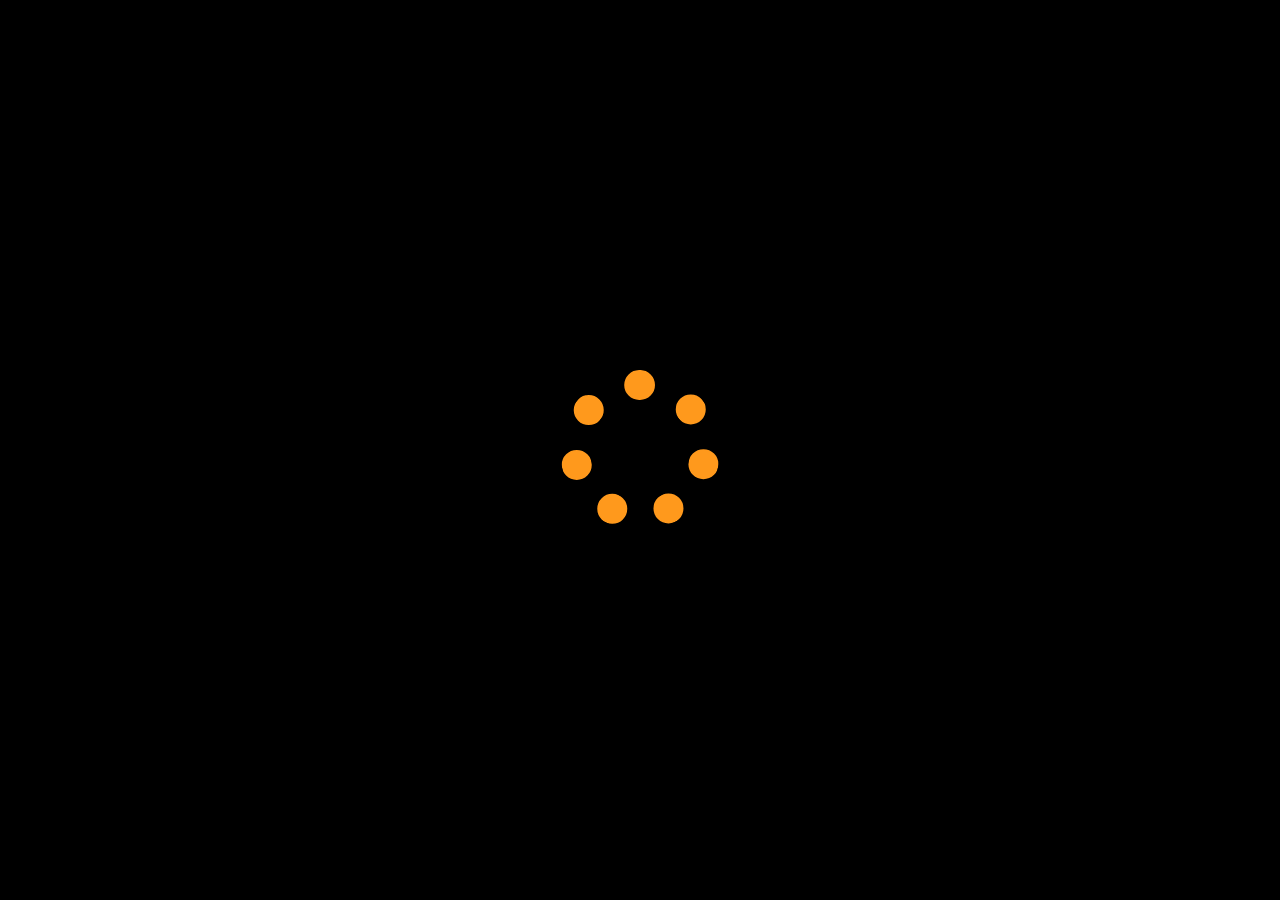
==== index.html @ 97c533f3 "Updates" ====
<!doctype html><html lang="en"><head><meta charset="utf-8"/><link rel="icon" href="/favicon.ico"/><meta name="viewport" content="width=device-width,initial-scale=1"/><meta name="theme-color" content="#000000"/><meta name="description" content="Web site created using create-react-app"/><link rel="apple-touch-icon" href="/logo192.png"/><link rel="manifest" href="/manifest.json"/><title>resuME</title><script defer="defer" src="/static/js/main.19941b5a.js"></script><link href="/static/css/main.ca8838a8.css" rel="stylesheet"></head><body><noscript>You need to enable JavaScript to run this app.</noscript><div id="root"></div></body></html>
---- static/css/main.ca8838a8.css ----
:root{--clrs:#fff;--clrl:hsla(0,0%,100%,.808);--clro:#ff991c;--clrol:rgba(255,153,28,.468);--bgs:#222;--bgl:#211e1d;--bga:rgba(63,63,63,.808)}::-webkit-scrollbar{display:none}body{-webkit-font-smoothing:antialiased;-moz-osx-font-smoothing:grayscale;background-color:#222;background-color:var(--bgs);color:#fff;color:var(--clrs);font-family:Lucida Sans,Lucida Sans Regular,Lucida Grande,Lucida Sans Unicode,Geneva,Verdana,sans-serif;margin:0}code{font-family:source-code-pro,Menlo,Monaco,Consolas,Courier New,monospace}.hlt{color:#ff991c;color:var(--clro)}.lt{color:hsla(0,0%,100%,.808);color:var(--clrl)}.App{padding:5px}.home{align-items:center;background:var(--bgs);display:flex;justify-content:center;width:100%}.det-name{font-size:50px;font-weight:700;letter-spacing:1px}.det-name:after{background:var(--clro);content:" ";display:block;height:5px;margin:10px 0;width:60px}.det-social-item>a{color:var(--clrs);font-weight:700;letter-spacing:1px;text-decoration:none}.det-contact>p,.det-social-item>a:hover{color:var(--clro)}.det-contact>p{border:3px solid var(--clro);border-radius:2px;cursor:pointer;font-weight:700;letter-spacing:1px;padding:15px;width:-webkit-fit-content;width:-moz-fit-content;width:fit-content}.det-contact>p>a{color:var(--clro);text-decoration:none}.det-contact>p:hover{background:var(--clro);transition:.5s}.det-contact>p:hover>a{color:var(--bgs);transition:.5s}.odot{color:var(--clro)}.mnk-img{max-width:500px;min-width:200px;width:50vw}.intro{max-width:300px}.intro-heading{color:var(--clro);font-weight:700;letter-spacing:2px;text-transform:uppercase}.intro-role{font-size:30px;font-weight:600}.learn-more>a{color:var(--clro);font-weight:700;text-decoration:none}@media screen and (max-width:768px){.home>.intro{display:none}.mnk-img{margin-left:-50px}}@media screen and (max-width:480px){.logo-box{margin-left:0}.mnk-img{margin-left:-100px}}@media screen and (max-width:320px){.det-name{font-size:20px}.det-contact>p,.det-social-item>a{font-size:15px}.mnk-img{margin-left:0}.det{margin-right:-70px}.home{align-items:flex-start}}.navbar{align-items:center;display:flex;justify-content:space-between;padding:.5rem 1rem}.logo-box{margin-left:50px}.logo{cursor:pointer;font-size:30px;font-weight:700;transition:1s}.logo-k,.logo-m,.logo-n{transition:.5s}.logo:hover .logo-m{text-shadow:0 0 25px var(--clro);translate:2px 0 0}.logo:hover .logo-m,.logo:hover .logo-n{scale:1.2;-webkit-transform:scale 1s linear,translate 1s linear;transform:scale 1s linear,translate 1s linear;transition:.5s}.logo:hover .logo-n{color:var(--clro);font-weight:900;text-shadow:0 0 25px var(--bgs);translate:0 10px 0}.logo:hover .logo-k{scale:1.2;text-shadow:0 0 25px var(--clro);-webkit-transform:scale 1s linear,translate 1s linear;transform:scale 1s linear,translate 1s linear;transition:.5s;translate:-2px 0 0}.logo>a>p{align-items:baseline;display:inline-flex;margin:0;padding:5px}.logo>a{color:var(--clrs);text-decoration:none}.logo>a>p>div.logo-p{color:var(--clro);font-size:40px;padding:3px}.b3{display:none}.bb-slider:after{background:var(--clro);content:"";display:block;height:2px;transition:width .4s;width:0}.bb-slider:hover:after{transition:width .4s;width:100%}.navlinks ul{display:flex;list-style:none}.navlinks ul a li{color:var(--clrs);font-weight:800;padding:10px}.navlinks ul a{text-decoration:none}@media screen and (max-width:480px){.logo-box{margin-left:0}.navlinks ul{flex-wrap:wrap;justify-content:center}}.resume{margin-bottom:25px}.resume,.resume>.resume__container{align-items:center;display:flex;flex-direction:column;justify-content:center}.resume>.resume__container{border:1px solid var(--bga);border-radius:5px;max-width:1024px;padding:0 20px;width:90%}.resume>.resume__container:before{color:var(--clro);content:"About Me";font-size:2em;font-weight:600;margin:10px 0;text-align:left}.resume>.resume__container>div{margin:5px 0;padding:10px;width:90%}.main_div>.main__container{align-items:center;display:flex;flex-direction:row;flex-wrap:wrap;justify-content:center;width:min(900px,90%)}.main_div>.main__container>div{min-width:300px;padding:10px;width:45%}.main_div>.main__container>.main__container__left{align-items:center;display:flex;flex-direction:column}.main_div>.main__container>.main__container__left>div{margin:5px 0}.main_div>.main__container>.main__container__left>.intro>p{font-family:Lucida Sans,Lucida Sans Regular,Lucida Grande,Lucida Sans Unicode,Geneva,Verdana,sans-serif;font-size:15px;text-align:justify}.main_div>.main__container>.main__container__left>.intro>p:first-letter{padding-left:20px}.main_div>.main__container>.main__container__left>.mail>a{color:var(--clrs);font-size:15px;padding:5px 10px;transition:.5s}.main_div>.main__container>.main__container__left>.mail>a:hover{color:var(--clro);transition:.5s}.main_div>.main__container>.main__container__right>img{border:3px solid var(--clrs);border-radius:50%;width:100%}.main_div>.main__container>.main__container__left>.resume_pdf{background-color:var(--bga);border:1px solid var(--clrl);border-radius:5px;box-shadow:2px 2px 5px #0000;cursor:pointer;margin:10px 0;padding:5px 10px;transition:.5s}.main_div>.main__container>.main__container__left>.resume_pdf:hover{box-shadow:2px 2px 5px #000;transition:.5s}.main_div>.main__container>.main__container__left>.resume_pdf>a{align-items:stretch;color:var(--clrs);display:flex;text-decoration:none}.main_div>.main__container>.main__container__left>.resume_pdf>a>svg{padding-left:5px}.resume>.resume__container>.tech_stack{align-items:center;display:flex;flex-direction:row;flex-wrap:wrap;justify-content:space-between}.resume>.resume__container>.tech_stack>img{opacity:.7;transition:.5s}.resume>.resume__container>.tech_stack>img:hover{opacity:1;transition:.5s}.coding,.contributions,.courses,.education,.experience,.resume>.resume__container>.main_div{align-items:center;color:var(--clrl);display:flex;flex-direction:column;justify-content:center;width:100%}.resume>.resume__container>.experience>span{font-size:25px;font-weight:700;letter-spacing:1px;margin:20px 0;text-align:center}.experience_card{background-color:hsla(0,0%,100%,.074);border:1px solid var(--bga);border-radius:5px;box-shadow:2px 2px 5px rgba(0,0,0,.5);margin:5px 0;width:min(800px,90%)}.experience_card>.experience_card__header{align-items:center;border-bottom:1px solid var(--bga);display:flex;flex-direction:row;justify-content:space-between;padding:10px}.experience_card>.experience_card__header>.experience_card__header__left>p{align-items:center;display:flex;font-size:15px;margin:0;padding:0 5px}.experience_card>.experience_card__header>.experience_card__header__left>p>svg{margin-right:5px}.experience_card>.experience_card__header>.experience_card__header__left>span{font-size:12px;font-style:italic;margin:0;padding:2px 25px}.experience_card>.experience_card__body{font-size:14px;padding:10px;text-align:justify}.education_card{align-items:center;background-color:hsla(0,0%,100%,.074);border:1px solid var(--bga);border-radius:5px;box-shadow:2px 2px 5px rgba(0,0,0,.5);display:flex;flex-direction:row;justify-content:space-between;margin:5px 0;padding:10px;width:min(800px,90%)}.education_card>.education_card__left>p{align-items:center;display:flex;font-size:15px;margin:0;padding:0 5px}.education_card>.education_card__left>p>svg{margin-right:5px}.education_card>.education_card__left>span{font-size:12px;font-style:italic;margin:0;padding:2px 25px}.courses>span,.resume>.resume__container>.education>span{font-size:25px;font-weight:700;letter-spacing:1px;margin:20px 0;text-align:center}.courses>.courses__list{align-items:center;border-radius:5px;display:flex;flex-direction:column;justify-content:center;width:min(800px,90%)}.course_card{background-color:hsla(0,0%,100%,.074);border-bottom:1px solid var(--bga);padding:10px;width:100%}.course_card:first-child{border-top-left-radius:5px;border-top-right-radius:5px}.course_card:last-child{border-bottom-left-radius:5px;border-bottom-right-radius:5px;box-shadow:2px 2px 5px rgba(0,0,0,.5)}.course_card>.course_name{color:var(--clro);font-size:14px;font-style:italic;margin:0}.course_card>a{color:var(--clrs);font-size:15px;-webkit-text-decoration:underline var(--clro);text-decoration:underline var(--clro)}.course_card>.course_topics{color:var(--clrl);font-size:10px}.course__stats{color:var(--clro);font-size:12px;font-style:italic;padding:2px 10px}.course__stats>p>a{align-items:center;color:var(--clro);display:inline-flex;margin-left:5px;transition:.5s;width:-webkit-fit-content;width:-moz-fit-content;width:fit-content}.course__stats>p>a:hover{color:var(--clrs);transition:.5s}.coding>.coding__profiles{align-items:center;display:flex;flex-wrap:wrap;justify-content:center;width:min(800px,90%)}.coding>span{font-size:25px;font-weight:700;letter-spacing:1px;margin:20px 0;text-align:center}.coding_card{margin:5px;padding:10px 20px;width:-webkit-fit-content;width:-moz-fit-content;width:fit-content}.coding_card>a{background-color:hsla(0,0%,100%,.074);border:1px solid var(--bga);border-radius:5px;box-shadow:2px 2px 5px rgba(0,0,0,.5);color:var(--clrs);padding:10px 20px;text-decoration:none;transition:.5s}.coding_card>a:hover{color:var(--clro);transition:.5s}.coding__stats{color:var(--clro);font-size:12px;font-style:italic;padding:2px 10px}.coding__stats>p>a{align-items:center;color:var(--clro);display:inline-flex;margin-left:5px;transition:.5s;width:-webkit-fit-content;width:-moz-fit-content;width:fit-content}.coding__stats>p>a:hover{color:var(--clrs);transition:.5s}.contributions>span{font-size:25px;font-weight:700;letter-spacing:1px;margin:20px 0;text-align:center}.contributions>p{margin:0 auto;padding:5px 10px;width:min(800px,90%)}.project__container{align-items:center;display:flex;flex-direction:column;justify-content:center}.project_div{border:1px solid var(--bga);border-radius:5px;color:var(--clrl);margin:10px;min-height:90vh;padding:10px;width:min(1024px,90%)}.project_div>div{border-radius:2px;margin:5px 0}.project_div>.project_head{position:relative}.project_div>.project_head>.project_title>h1{color:var(--clrl);margin-bottom:0!important;padding:10px;padding-bottom:2px!important;width:-webkit-fit-content;width:-moz-fit-content;width:fit-content}.project_div>.project_head>.project_tech_stack>h3{color:var(--clro);font-size:10px;font-weight:100!important;margin-top:0!important;padding:0 10px}.project_div>.project_head>.project_links{align-items:center;display:flex;height:70%;justify-content:center;max-height:80px;padding:10px;position:absolute;right:0;top:0}.project_div>.project_head>.project_links>a{color:var(--clrl);font-size:20px;margin:0 5px}.project_div>.project_head>.project_links>a:hover{color:var(--clro);transition:.5s}.css-i4bv87-MuiSvgIcon-root{font-size:20px!important}.project_div>.project_media{border:1px solid var(--bga)}.project_div>.project_media>.project_media_image{padding:10px;width:100%-10px}.project_div>.project_media>.project_media_image>img{width:100%}.project_div>.project_share{height:0!important}.project_div>.project_body img{border:1px solid var(--bga);padding:2px;width:min(600px,90%)}.project_div>.project_body pre{background-color:var(--bga);border-radius:5px;overflow-x:scroll;padding:10px}.project_div>.project_body pre>code{background-color:#0000}.project_div>.project_body code{background-color:var(--bga);border-radius:5px;color:var(--clro);padding:2px}.project_div>.project_body a{color:var(--clrs);-webkit-text-decoration:wavy underline var(--clro);text-decoration:wavy underline var(--clro)}.project_div>.project_body a:hover{color:var(--clro);transition:.5s}.project_div>.project_body blockquote{background-color:var(--bga);border-left:2px solid var(--clro);margin-left:10px!important;padding:10px;padding-left:20px!important}.share__container{padding:5px;position:fixed;right:0;top:45vh}.share__container>.share_div{text-align:center}.share__container>.share_div>.share_head{align-items:center;background-color:var(--bga);border-radius:50%;cursor:pointer;display:flex;flex-direction:column;font-size:10px;height:50px;justify-content:flex-end;opacity:.7;width:50px}.share__container>.share_div>.share_head:hover{color:var(--clro);opacity:1;transition:.5s}.share__container>.share_div>.share_head>p{margin-top:0!important}.share__container>.share_div>.share_body{margin-top:10px;-webkit-transform:scale(0) translate(100vw,-100vh);transform:scale(0) translate(100vw,-100vh);transition:.5s}.share__container>.share_div>.share_body.shareOn{-webkit-transform:scale(1) translate(0);transform:scale(1) translate(0);transition:.5s}.share__container>.share_div>.share_body>.share_body_icons{align-items:center;display:flex;flex-direction:column;justify-content:center}.share__container>.share_div>.share_body>.share_body_icons>button{padding:5px!important}.share__container>.share_div>.share_body>.share_body_icons>button>svg{transition:.5s}.share__container>.share_div>.share_body>.share_body_icons>button:hover>svg{color:var(--clro);transition:.5s}.project_card{background-color:var(--bga);border:1px solid var(--bga);border-radius:5px;color:var(--clrl);cursor:pointer;height:240px;margin:5px;padding:5px;position:relative;transition:.5s;width:min(400px,90%)}.project_card:hover{background-color:#0000;transition:.5s}.project_card>.project_card_head{align-items:center;background-color:var(--bgs);box-shadow:2px 2px 5px var(--bga);display:flex;flex-direction:column;height:-webkit-fit-content;height:-moz-fit-content;height:fit-content;justify-content:center;left:0;opacity:.9;padding:10px;position:absolute;top:0;width:-webkit-fit-content;width:-moz-fit-content;width:fit-content;z-index:1}.project_card>.project_card_head>.project_card_title>p{color:var(--clrl);font:15px;font-weight:600;margin:0!important;padding-bottom:2px!important;width:-webkit-fit-content;width:-moz-fit-content;width:fit-content}.project_card>.project_card_head>.project_card_tech_stack>p{color:var(--clro);font-size:10px;font-weight:100!important;margin:0!important;padding:0 10px}.project_card>.project_card_body{background-color:#000;height:200px;overflow:hidden;width:100%}.project_card>.project_card_body>img{background-color:var(--bga);height:100%;transition:.5s;width:100%}.project_card>.project_card_body>img:hover{-webkit-transform:scale(1.1);transform:scale(1.1);transition:.5s}.project_card>.project_card_footer{height:30px;padding:5px;text-overflow:ellipsis}.project_card>.project_card_footer>p{font-size:12px;height:100%;margin:0;overflow:hidden;text-overflow:ellipsis}.projects_ele{border:1px solid var(--bga);color:var(--clrl);margin:10px}.projects_ele>.projects_ele_title{margin-left:25px}.projects_ele>.projects_ele_title>p{font-size:20px;font-weight:700;margin:0;padding-top:10px}.projects_ele>.projects_ele_title>span{color:var(--clro);font-size:12px}.projects_ele>.projects_ele_body{display:flex;flex-direction:row;flex-wrap:wrap;justify-content:center;padding:5px}.projects_ele>.projects_ele_body>a{text-decoration:none;width:min(400px,90%)}.projects_ele>.projects_ele_footer,.projects_ele>.projects_ele_footer>.show_more{align-items:center;display:flex;justify-content:center}.projects_ele>.projects_ele_footer>.show_more{cursor:pointer;padding:5px}.projects_ele>.projects_ele_footer>.show_more:hover{color:var(--clro)}.contact-container,.projects_container{align-items:center;display:flex;flex-direction:column;justify-content:center}.contact-container{color:var(--clrl);min-height:80vh}.contact-container-top{align-items:center;display:flex;flex-direction:column;justify-content:center}.contact-container-top>h3{color:var(--clro);font-size:1rem;letter-spacing:1px;margin:0!important}.contact-container-top>h2{font-size:3rem;font-weight:500;letter-spacing:2px;margin:10px!important}.contact-container-top>p{line-height:25px;max-width:500px;text-align:center;width:90%}.contact-container-bottom{align-items:center;display:flex;flex-direction:column;justify-content:center}.contact-container-bottom>.socials{align-items:center;display:flex;flex-wrap:wrap;justify-content:center}.contact-container-bottom>.socials>.socials-item{align-items:center;background-color:hsla(0,0%,100%,.115);border-radius:2px;display:flex;font-size:25px;height:60px;justify-content:flex-start;margin:15px;min-width:300px;padding:10px;width:25vw}.contact-container-bottom>.socials>.socials-item>svg{color:var(--clrl);float:left;font-size:40px;padding-left:20px}.contact-container-bottom>.socials>.socials-item>a{color:var(--clro);padding-left:20px;text-decoration:none;width:-webkit-fit-content;width:-moz-fit-content;width:fit-content}.contact-container-bottom>.socials>.socials-item>a>span{display:inline-block;padding:0;position:relative;transition:padding .4s}.contact-container-bottom>.socials>.socials-item>a>span:after{background:var(--clro);content:"";display:block;height:2.5px;transition:width .4s;width:0}.contact-container-bottom>.socials>.socials-item>a:hover>span:after{transition:width .4s;width:100%}@media screen and (max-width:480px){.contact-container-top>h2{letter-spacing:normal;text-align:center}}.loader{align-items:center;background:#000;display:flex;height:100%;justify-content:center;left:0;position:fixed;top:0;width:100%;z-index:9999}.loader__container{-webkit-animation:loader 2s linear infinite;animation:loader 2s linear infinite;border-radius:50%;border-style:solid;border:30px dotted var(--clro);height:100px;width:100px}@-webkit-keyframes loader{0%{-webkit-transform:rotate(0);transform:rotate(0)}50%{-webkit-transform:rotate(180deg);transform:rotate(180deg)}to{-webkit-transform:rotate(1turn);transform:rotate(1turn)}}@keyframes loader{0%{-webkit-transform:rotate(0);transform:rotate(0)}50%{-webkit-transform:rotate(180deg);transform:rotate(180deg)}to{-webkit-transform:rotate(1turn);transform:rotate(1turn)}}
/*# sourceMappingURL=main.ca8838a8.css.map*/
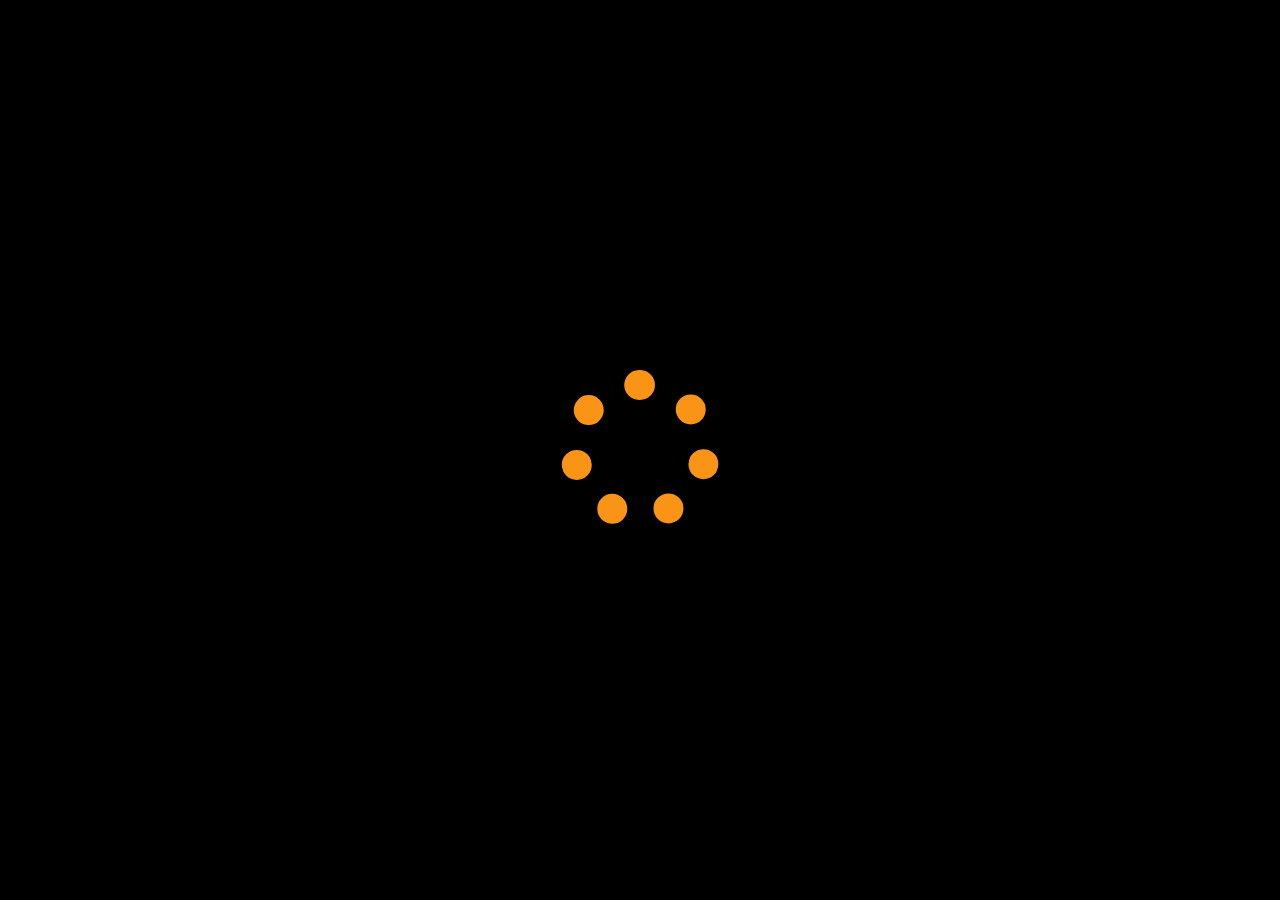
==== commit 1ecaad13: "Updates" ====
--- a/index.html
+++ b/index.html
@@ -1 +1 @@
-<!doctype html><html lang="en"><head><meta charset="utf-8"/><link rel="icon" href="/favicon.ico"/><meta name="viewport" content="width=device-width,initial-scale=1"/><meta name="theme-color" content="#000000"/><meta name="description" content="Web site created using create-react-app"/><link rel="apple-touch-icon" href="/logo192.png"/><link rel="manifest" href="/manifest.json"/><title>resuME</title><script defer="defer" src="/static/js/main.19941b5a.js"></script><link href="/static/css/main.ca8838a8.css" rel="stylesheet"></head><body><noscript>You need to enable JavaScript to run this app.</noscript><div id="root"></div></body></html>+<!doctype html><html lang="en"><head><meta charset="utf-8"/><link rel="icon" href="/mnk17arts.ico"/><meta name="viewport" content="width=device-width,initial-scale=1"/><meta name="theme-color" content="#000000"/><meta name="@mnk17arts" content="My personal website. | Port-folio "/><link rel="apple-touch-icon" href="/logo192.png"/><link rel="manifest" href="/manifest.json"/><title>@mnk17arts</title><script defer="defer" src="/static/js/main.a597da13.js"></script><link href="/static/css/main.3ffdeca6.css" rel="stylesheet"></head><body><noscript>You need to enable JavaScript to run this app.</noscript><div id="drawer-hook"></div><div id="backdrop-hook"></div><div id="root"></div></body></html>
--- a/static/css/main.3ffdeca6.css
+++ b/static/css/main.3ffdeca6.css
@@ -0,0 +1,2 @@
+:root{--clrs:#e9e8e8;--clrl:#e9e8e8e3;--clro:#f99417;--clrol:#f99417e3;--bgs:#20262e;--bgl:#33373b;--bga:#33373be3}::-webkit-scrollbar{display:none}body{-webkit-font-smoothing:antialiased;-moz-osx-font-smoothing:grayscale;background-color:#20262e;background-color:var(--bgs);color:#e9e8e8;color:var(--clrs);font-family:Lucida Sans,Lucida Sans Regular,Lucida Grande,Lucida Sans Unicode,Geneva,Verdana,sans-serif;margin:0}code{font-family:source-code-pro,Menlo,Monaco,Consolas,Courier New,monospace}.hlt{color:#f99417!important;color:var(--clro)!important}.lt{color:#e9e8e8e3!important;color:var(--clrl)!important}.wt{color:#e9e8e8!important;color:var(--clrs)!important}.home{align-items:center;background:var(--bgs);display:flex;justify-content:center;width:100%}.det-name{font-size:50px;font-weight:700;letter-spacing:1px}.det-name:after{background:var(--clro);content:" ";display:block;height:5px;margin:10px 0;width:60px}.det-social-item>a{color:var(--clrs);font-weight:700;letter-spacing:1px;text-decoration:none}.det-contact>p,.det-social-item>a:hover{color:var(--clro)}.det-contact>p{border:3px solid var(--clro);border-radius:2px;cursor:pointer;font-weight:700;letter-spacing:1px;padding:15px;width:-webkit-fit-content;width:-moz-fit-content;width:fit-content}.det-contact>p>a{color:var(--clro);text-decoration:none}.det-contact>p:hover{background:var(--clro);transition:.5s}.det-contact>p:hover>a{color:var(--bgs);transition:.5s}.odot{color:var(--clro)}.mnk-img{max-width:500px;min-width:200px;width:50vw}.intro{max-width:300px}.intro-heading{color:var(--clro);font-weight:700;letter-spacing:2px;text-transform:uppercase}.intro-role{font-size:30px;font-weight:600}.learn-more>a{color:var(--clro);font-weight:700;text-decoration:none}@media screen and (max-width:768px){.home>.intro{display:none}.mnk-img{margin-left:-50px}}@media screen and (max-width:480px){.logo-box{margin-left:0}.mnk-img{margin-left:-100px}}@media screen and (max-width:320px){.det-name{font-size:20px}.det-contact>p,.det-social-item>a{font-size:15px}.mnk-img{margin-left:0}.det{margin-right:-70px}.home{align-items:flex-start}}.short-cards{display:flex;flex-wrap:wrap;justify-content:space-between}.short-cards>.short-card{background-color:#4e4e4e;border-radius:10px;box-shadow:3px 3px 0 hsla(0,0%,100%,.73),5px 5px 5px #000;display:flex;flex-direction:column;margin:10px 0;max-width:400px;min-width:300px;padding:10px;width:90%}.short-cards>.short-card>.short-card__main>.short-card__title{font-size:1.5rem;font-weight:600;margin:5px 0;text-shadow:2px 2px 2px rgba(0,0,0,.5)}.short-cards>.short-card>.short-card__main>.short-card__intro{font-size:.8rem;font-weight:400;margin-bottom:5px}.short-cards>.short-card>.short-card__content{background-color:hsla(0,0%,100%,.254);border-radius:5px}.short-card__content__div{border-bottom:1px solid rgba(0,0,0,.437)}.short-card__content__div>.short-card__content__code{background-color:#333;border-bottom:1px solid rgba(0,0,0,.437);box-shadow:0 4px 4px rgba(0,0,0,.5);color:#ff6f2c;display:flex;font-family:Courier New,Courier,monospace;justify-content:space-between}.short-card__content__div>.short-card__content__code>.short-card__content__code__text{padding:3px 5px;position:relative;width:calc(100% - 30px)}.short-card__content__div>.short-card__content__code>.short-card__content__code__text>span{overflow-y:scroll}.short-card__content__div>.short-card__content__code>.short-card__content__code__text>.short-card__content__code__copy{background-color:rgba(34,34,34,.59);opacity:.5;position:absolute;right:0;top:0}.short-card__content__div>.short-card__content__code>.short-card__content__code__text>.short-card__content__code__copy:hover{opacity:1}.short-card__content__div>.short-card__content__code>.short-card__content__desc__toggle{background-color:#3b3b3b;color:#fff;text-align:center;width:30px}.short-card__content__div>.short-card__content__desc{color:#222;font-family:cursive,Lucida Sans,Lucida Sans Regular,Lucida Grande,Lucida Sans Unicode,Geneva,Verdana,sans-serif;font-size:10px;font-style:italic;font-weight:700;height:0;-webkit-transform:scaleY(0);transform:scaleY(0)}.short-card__content__div>.short-card__content__desc,.short-card__content__div>.short-card__content__desc.short-card__content__desc--expand{transition:height .5ms,-webkit-transform .5ms;transition:height .5ms,transform .5ms;transition:height .5ms,transform .5ms,-webkit-transform .5ms}.short-card__content__div>.short-card__content__desc.short-card__content__desc--expand{background-color:hsla(0,0%,100%,.304);height:auto;padding:5px;-webkit-transform:scaleY(1);transform:scaleY(1)}header.main-header{background-color:var(--bgl);box-shadow:0 2px 8px rgba(0,0,0,.26);height:56px;justify-content:space-between;width:100%;z-index:100}.nav-links,header.main-header{align-items:center;display:flex}.nav-links{justify-content:center;margin:0;padding:0}.nav-links li{list-style:none;margin:0 .5rem}.nav-links>li>a{border-radius:5px;color:var(--clrs);font-size:1.2rem;font-weight:500;padding:.5rem 1rem;text-decoration:none;transition:all .3s ease}.nav-links>li>a.active,.nav-links>li>a:hover{color:var(--clro)}.side-drawer{background-color:var(--bgl);box-shadow:1px 0 6px rgba(0,0,0,.26);display:none;height:100vh;left:0;position:fixed;top:0;width:70%;z-index:200}.side-drawer>nav>ul{align-items:center;display:flex;flex-direction:column;justify-content:center;margin:5px;padding:0}.side-drawer>nav>ul>li{list-style:none;margin:1rem .5rem}@media screen and (max-width:768px){.side-drawer{display:block}}.backdrop{background-color:rgba(0,0,0,.75);display:none;height:100%;left:0;position:fixed;top:0;width:100%;z-index:100}@media screen and (max-width:768px){.backdrop{display:block}}.main-navigation__menu-btn{cursor:pointer;display:none;margin:1rem}.main-navigation__menu-btn>span{background:var(--clro);border-radius:3px;display:block;height:4px;margin-bottom:5px;position:relative;-webkit-transform-origin:5px 0;transform-origin:5px 0;transition:background .5s cubic-bezier(.77,.2,.05,1),opacity .55s ease,-webkit-transform .5s cubic-bezier(.77,.2,.05,1);transition:transform .5s cubic-bezier(.77,.2,.05,1),background .5s cubic-bezier(.77,.2,.05,1),opacity .55s ease;transition:transform .5s cubic-bezier(.77,.2,.05,1),background .5s cubic-bezier(.77,.2,.05,1),opacity .55s ease,-webkit-transform .5s cubic-bezier(.77,.2,.05,1);width:33px;z-index:1}.main-navigation__menu-btn.open>span:first-child{-webkit-transform:rotate(45deg);transform:rotate(45deg)}.main-navigation__menu-btn.open>span:nth-last-child(2){opacity:0}.main-navigation__menu-btn.open>span:last-child{-webkit-transform:rotate(-45deg);transform:rotate(-45deg)}.main-navigation__title>a{color:var(--clro);font-size:2.5rem;font-weight:500;padding:0 2rem;text-decoration:none}@media screen and (max-width:768px){.main-navigation__menu-btn{display:block}.main-navigation__header-nav{display:none}}.resume{margin-bottom:25px}.resume,.resume>.resume__container{align-items:center;display:flex;flex-direction:column;justify-content:center}.resume>.resume__container{border:1px solid var(--bga);border-radius:5px;max-width:1024px;padding:0 20px;width:90%}.resume>.resume__container:before{color:var(--clro);content:"About Me";font-size:2em;font-weight:600;margin:10px 0;text-align:left}.resume>.resume__container>div{margin:5px 0;padding:10px;width:90%}.main_div>.main__container{align-items:center;display:flex;flex-direction:row;flex-wrap:wrap;justify-content:center;width:min(900px,90%)}.main_div>.main__container>div{min-width:300px;padding:10px;width:45%}.main_div>.main__container>.main__container__left{align-items:center;display:flex;flex-direction:column}.main_div>.main__container>.main__container__left>div{margin:5px 0}.main_div>.main__container>.main__container__left>.intro>p{font-family:Lucida Sans,Lucida Sans Regular,Lucida Grande,Lucida Sans Unicode,Geneva,Verdana,sans-serif;font-size:15px;text-align:justify}.main_div>.main__container>.main__container__left>.intro>p:first-letter{padding-left:20px}.main_div>.main__container>.main__container__left>.mail>a{color:var(--clrs);font-size:15px;padding:5px 10px;transition:.5s}.main_div>.main__container>.main__container__left>.mail>a:hover{color:var(--clro);transition:.5s}.main_div>.main__container>.main__container__right>img{border:3px solid var(--clrs);border-radius:50%;width:100%}.main_div>.main__container>.main__container__left>.resume_pdf{background-color:var(--bga);border:1px solid var(--clrl);border-radius:5px;box-shadow:2px 2px 5px #0000;cursor:pointer;margin:10px 0;padding:5px 10px;transition:.5s}.main_div>.main__container>.main__container__left>.resume_pdf:hover{box-shadow:2px 2px 5px #000;transition:.5s}.main_div>.main__container>.main__container__left>.resume_pdf>a{align-items:stretch;color:var(--clrs);display:flex;text-decoration:none}.main_div>.main__container>.main__container__left>.resume_pdf>a>svg{padding-left:5px}.resume>.resume__container>.tech_stack{align-items:center;display:flex;flex-direction:row;flex-wrap:wrap;justify-content:space-between}.resume>.resume__container>.tech_stack>img{opacity:.7;transition:.5s}.resume>.resume__container>.tech_stack>img:hover{opacity:1;transition:.5s}.coding,.contributions,.courses,.education,.experience,.resume>.resume__container>.main_div{align-items:center;color:var(--clrl);display:flex;flex-direction:column;justify-content:center;width:100%}.resume>.resume__container>.experience>span{font-size:25px;font-weight:700;letter-spacing:1px;margin:20px 0;text-align:center}.experience_card{background-color:hsla(0,0%,100%,.074);border:1px solid var(--bga);border-radius:5px;box-shadow:2px 2px 5px rgba(0,0,0,.5);margin:5px 0;width:min(800px,90%)}.experience_card>.experience_card__header{align-items:center;border-bottom:1px solid var(--bga);display:flex;flex-direction:row;justify-content:space-between;padding:10px}.experience_card>.experience_card__header>.experience_card__header__left>p{align-items:center;display:flex;font-size:15px;margin:0;padding:0 5px}.experience_card>.experience_card__header>.experience_card__header__left>p>svg{margin-right:5px}.experience_card>.experience_card__header>.experience_card__header__left>span{font-size:12px;font-style:italic;margin:0;padding:2px 25px}.experience_card>.experience_card__body{font-size:14px;padding:10px;text-align:justify}.education_card{align-items:center;background-color:hsla(0,0%,100%,.074);border:1px solid var(--bga);border-radius:5px;box-shadow:2px 2px 5px rgba(0,0,0,.5);display:flex;flex-direction:row;justify-content:space-between;margin:5px 0;padding:10px;width:min(800px,90%)}.education_card>.education_card__left>p{align-items:center;display:flex;font-size:15px;margin:0;padding:0 5px}.education_card>.education_card__left>p>svg{margin-right:5px}.education_card>.education_card__left>span{font-size:12px;font-style:italic;margin:0;padding:2px 25px}.courses>span,.resume>.resume__container>.education>span{font-size:25px;font-weight:700;letter-spacing:1px;margin:20px 0;text-align:center}.courses>.courses__list{align-items:center;border-radius:5px;display:flex;flex-direction:column;justify-content:center;width:min(800px,90%)}.course_card{background-color:hsla(0,0%,100%,.074);border-bottom:1px solid var(--bga);padding:10px;width:100%}.course_card:first-child{border-top-left-radius:5px;border-top-right-radius:5px}.course_card:last-child{border-bottom-left-radius:5px;border-bottom-right-radius:5px;box-shadow:2px 2px 5px rgba(0,0,0,.5)}.course_card>.course_name{color:var(--clro);font-size:14px;font-style:italic;margin:0}.course_card>a{color:var(--clrs);font-size:15px;-webkit-text-decoration:underline var(--clro);text-decoration:underline var(--clro)}.course_card>.course_topics{color:var(--clrl);font-size:10px}.course__stats{color:var(--clro);font-size:12px;font-style:italic;padding:2px 10px}.course__stats>p>a{align-items:center;color:var(--clro);display:inline-flex;margin-left:5px;transition:.5s;width:-webkit-fit-content;width:-moz-fit-content;width:fit-content}.course__stats>p>a:hover{color:var(--clrs);transition:.5s}.coding>.coding__profiles{align-items:center;display:flex;flex-wrap:wrap;justify-content:center;width:min(800px,90%)}.coding>span{font-size:25px;font-weight:700;letter-spacing:1px;margin:20px 0;text-align:center}.coding_card{margin:5px;padding:10px 20px;width:-webkit-fit-content;width:-moz-fit-content;width:fit-content}.coding_card>a{background-color:hsla(0,0%,100%,.074);border:1px solid var(--bga);border-radius:5px;box-shadow:2px 2px 5px rgba(0,0,0,.5);color:var(--clrs);padding:10px 20px;text-decoration:none;transition:.5s}.coding_card>a:hover{color:var(--clro);transition:.5s}.coding__stats{color:var(--clro);font-size:12px;font-style:italic;padding:2px 10px}.coding__stats>p>a{align-items:center;color:var(--clro);display:inline-flex;margin-left:5px;transition:.5s;width:-webkit-fit-content;width:-moz-fit-content;width:fit-content}.coding__stats>p>a:hover{color:var(--clrs);transition:.5s}.contributions>span{font-size:25px;font-weight:700;letter-spacing:1px;margin:20px 0;text-align:center}.contributions>p{margin:0 auto;padding:5px 10px;width:min(800px,90%)}.project__container{align-items:center;display:flex;flex-direction:column;justify-content:center}.project_div{border:1px solid var(--bga);border-radius:5px;color:var(--clrl);margin:10px;min-height:90vh;padding:10px;width:min(1024px,90%)}.project_div>div{border-radius:2px;margin:5px 0}.project_div>.project_head{position:relative}.project_div>.project_head>.project_title>h1{color:var(--clrl);margin-bottom:0!important;padding:10px;padding-bottom:2px!important;width:-webkit-fit-content;width:-moz-fit-content;width:fit-content}.project_div>.project_head>.project_tech_stack>h3{color:var(--clro);font-size:10px;font-weight:100!important;margin-top:0!important;padding:0 10px}.project_div>.project_head>.project_links{align-items:center;display:flex;height:70%;justify-content:center;max-height:80px;padding:10px;position:absolute;right:0;top:0}.project_div>.project_head>.project_links>a{color:var(--clrl);font-size:20px;margin:0 5px}.project_div>.project_head>.project_links>a:hover{color:var(--clro);transition:.5s}.css-i4bv87-MuiSvgIcon-root{font-size:20px!important}.project_div>.project_media{border:1px solid var(--bga)}.project_div>.project_media>.project_media_image{padding:10px;width:100%-10px}.project_div>.project_media>.project_media_image>img{width:100%}.project_div>.project_share{height:0!important}.project_div>.project_body img{border:1px solid var(--bga);padding:2px;width:min(600px,90%)}.project_div>.project_body pre{background-color:var(--bga);border-radius:5px;overflow-x:scroll;padding:10px}.project_div>.project_body pre>code{background-color:#0000}.project_div>.project_body code{background-color:var(--bga);border-radius:5px;color:var(--clro);padding:2px}.project_div>.project_body a{color:var(--clrs);-webkit-text-decoration:wavy underline var(--clro);text-decoration:wavy underline var(--clro)}.project_div>.project_body a:hover{color:var(--clro);transition:.5s}.project_div>.project_body blockquote{background-color:var(--bga);border-left:2px solid var(--clro);margin-left:10px!important;padding:10px;padding-left:20px!important}.share__container{padding:5px;position:fixed;right:0;top:45vh}.share__container>.share_div{text-align:center}.share__container>.share_div>.share_head{align-items:center;background-color:var(--bga);border-radius:50%;cursor:pointer;display:flex;flex-direction:column;font-size:10px;height:50px;justify-content:flex-end;opacity:.7;width:50px}.share__container>.share_div>.share_head:hover{color:var(--clro);opacity:1;transition:.5s}.share__container>.share_div>.share_head>p{margin-top:0!important}.share__container>.share_div>.share_body{margin-top:10px;-webkit-transform:scale(0) translate(100vw,-100vh);transform:scale(0) translate(100vw,-100vh);transition:.5s}.share__container>.share_div>.share_body.shareOn{-webkit-transform:scale(1) translate(0);transform:scale(1) translate(0);transition:.5s}.share__container>.share_div>.share_body>.share_body_icons{align-items:center;display:flex;flex-direction:column;justify-content:center}.share__container>.share_div>.share_body>.share_body_icons>button{padding:5px!important}.share__container>.share_div>.share_body>.share_body_icons>button>svg{transition:.5s}.share__container>.share_div>.share_body>.share_body_icons>button:hover>svg{color:var(--clro);transition:.5s}.project_card{background-color:var(--bga);border:1px solid var(--bga);border-radius:5px;color:var(--clrl);cursor:pointer;height:240px;margin:5px;padding:5px;position:relative;transition:.5s;width:min(400px,90%)}.project_card:hover{background-color:#0000;transition:.5s}.project_card>.project_card_head{align-items:center;background-color:var(--bgs);box-shadow:2px 2px 5px var(--bga);display:flex;flex-direction:column;height:-webkit-fit-content;height:-moz-fit-content;height:fit-content;justify-content:center;left:0;opacity:.9;padding:10px;position:absolute;top:0;width:-webkit-fit-content;width:-moz-fit-content;width:fit-content;z-index:1}.project_card>.project_card_head>.project_card_title>p{color:var(--clrl);font:15px;font-weight:600;margin:0!important;padding-bottom:2px!important;width:-webkit-fit-content;width:-moz-fit-content;width:fit-content}.project_card>.project_card_head>.project_card_tech_stack>p{color:var(--clro);font-size:10px;font-weight:100!important;margin:0!important;padding:0 10px}.project_card>.project_card_body{background-color:#000;height:200px;overflow:hidden;width:100%}.project_card>.project_card_body>img{background-color:var(--bga);height:100%;transition:.5s;width:100%}.project_card>.project_card_body>img:hover{-webkit-transform:scale(1.1);transform:scale(1.1);transition:.5s}.project_card>.project_card_footer{height:30px;padding:5px;text-overflow:ellipsis}.project_card>.project_card_footer>p{font-size:12px;height:100%;margin:0;overflow:hidden;text-overflow:ellipsis}.projects_ele{border:1px solid var(--bga);color:var(--clrl);margin:10px}.projects_ele>.projects_ele_title{margin-left:25px}.projects_ele>.projects_ele_title>p{font-size:20px;font-weight:700;margin:0;padding-top:10px}.projects_ele>.projects_ele_title>span{color:var(--clro);font-size:12px}.projects_ele>.projects_ele_body{display:flex;flex-direction:row;flex-wrap:wrap;justify-content:center;padding:5px}.projects_ele>.projects_ele_body>a{text-decoration:none;width:min(400px,90%)}.projects_ele>.projects_ele_footer,.projects_ele>.projects_ele_footer>.show_more{align-items:center;display:flex;justify-content:center}.projects_ele>.projects_ele_footer>.show_more{cursor:pointer;padding:5px}.projects_ele>.projects_ele_footer>.show_more:hover{color:var(--clro)}.contact-container,.projects_container{align-items:center;display:flex;flex-direction:column;justify-content:center}.contact-container{color:var(--clrl);min-height:80vh}.contact-container-top{align-items:center;display:flex;flex-direction:column;justify-content:center}.contact-container-top>h3{color:var(--clro);font-size:1rem;letter-spacing:1px;margin:0!important}.contact-container-top>h2{font-size:3rem;font-weight:500;letter-spacing:2px;margin:10px!important}.contact-container-top>p{line-height:25px;max-width:500px;text-align:center;width:90%}.contact-container-bottom{align-items:center;display:flex;flex-direction:column;justify-content:center}.contact-container-bottom>.socials{align-items:center;display:flex;flex-wrap:wrap;justify-content:center}.contact-container-bottom>.socials>.socials-item{align-items:center;background-color:hsla(0,0%,100%,.115);border-radius:2px;display:flex;font-size:25px;height:60px;justify-content:flex-start;margin:15px;min-width:300px;padding:10px;width:25vw}.contact-container-bottom>.socials>.socials-item>svg{color:var(--clrl);float:left;font-size:40px;padding-left:20px}.contact-container-bottom>.socials>.socials-item>a{color:var(--clro);padding-left:20px;text-decoration:none;width:-webkit-fit-content;width:-moz-fit-content;width:fit-content}.contact-container-bottom>.socials>.socials-item>a>span{display:inline-block;padding:0;position:relative;transition:padding .4s}.contact-container-bottom>.socials>.socials-item>a>span:after{background:var(--clro);content:"";display:block;height:2.5px;transition:width .4s;width:0}.contact-container-bottom>.socials>.socials-item>a:hover>span:after{transition:width .4s;width:100%}@media screen and (max-width:480px){.contact-container-top>h2{letter-spacing:normal;text-align:center}}.loader{align-items:center;background:#000;display:flex;height:100%;justify-content:center;left:0;position:fixed;top:0;width:100%;z-index:9999}.loader__container{-webkit-animation:loader 2s linear infinite;animation:loader 2s linear infinite;border-radius:50%;border-style:solid;border:30px dotted var(--clro);height:100px;width:100px}@-webkit-keyframes loader{0%{-webkit-transform:rotate(0);transform:rotate(0)}50%{-webkit-transform:rotate(180deg);transform:rotate(180deg)}to{-webkit-transform:rotate(1turn);transform:rotate(1turn)}}@keyframes loader{0%{-webkit-transform:rotate(0);transform:rotate(0)}50%{-webkit-transform:rotate(180deg);transform:rotate(180deg)}to{-webkit-transform:rotate(1turn);transform:rotate(1turn)}}
+/*# sourceMappingURL=main.3ffdeca6.css.map*/
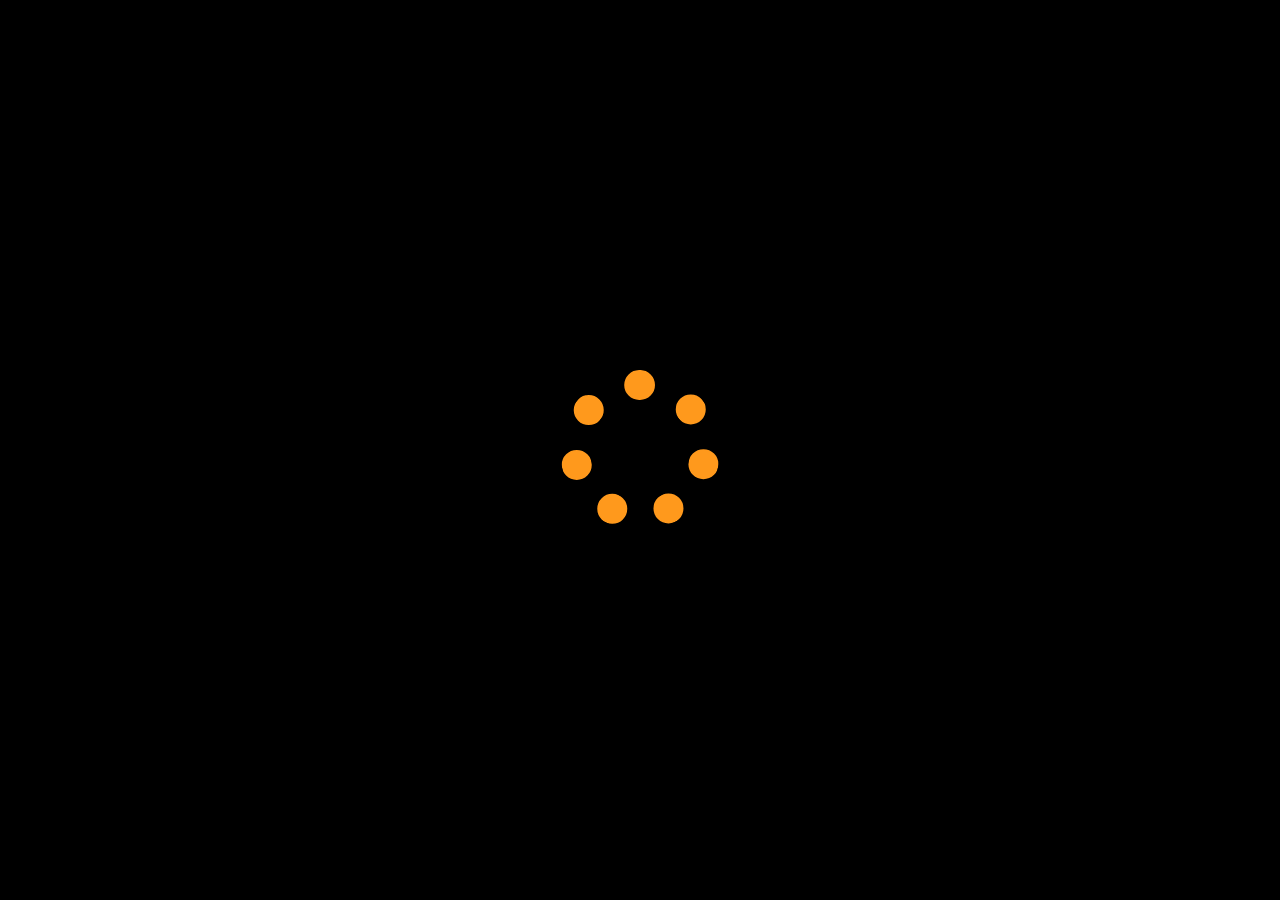
==== commit 7fcec826: "Updates" ====
--- a/index.html
+++ b/index.html
@@ -1 +1,36 @@
-<!doctype html><html lang="en"><head><meta charset="utf-8"/><link rel="icon" href="/mnk17arts.ico"/><meta name="viewport" content="width=device-width,initial-scale=1"/><meta name="theme-color" content="#000000"/><meta name="@mnk17arts" content="My personal website. | Port-folio "/><link rel="apple-touch-icon" href="/logo192.png"/><link rel="manifest" href="/manifest.json"/><title>@mnk17arts</title><script defer="defer" src="/static/js/main.a597da13.js"></script><link href="/static/css/main.3ffdeca6.css" rel="stylesheet"></head><body><noscript>You need to enable JavaScript to run this app.</noscript><div id="drawer-hook"></div><div id="backdrop-hook"></div><div id="root"></div></body></html>+<!DOCTYPE html>
+<html lang="en">
+  <head>
+    <meta charset="utf-8" />
+    <link rel="icon" href="/mnk17arts.ico" />
+    <meta name="viewport" content="width=device-width, initial-scale=1" />
+    <meta name="theme-color" content="#000000" />
+    <meta
+      name="@mnk17arts"
+      content="My personal website. | Port-folio "
+    />
+    <link rel="apple-touch-icon" href="/logo192.png" />
+    <!--
+      manifest.json provides metadata used when your web app is installed on a
+      user's mobile device or desktop. See https://developers.google.com/web/fundamentals/web-app-manifest/
+    -->
+    <link rel="manifest" href="/manifest.json" />
+    <!--
+      Notice the use of %PUBLIC_URL% in the tags above.
+      It will be replaced with the URL of the `public` folder during the build.
+      Only files inside the `public` folder can be referenced from the HTML.
+
+      Unlike "/favicon.ico" or "favicon.ico", "%PUBLIC_URL%/favicon.ico" will
+      work correctly both with client-side routing and a non-root public URL.
+      Learn how to configure a non-root public URL by running `npm run build`.
+    -->
+    <title>@mnk17arts</title>
+    <script type="module" crossorigin src="/assets/index-CL5NcHXE.js"></script>
+    <link rel="stylesheet" crossorigin href="/assets/index-B7eVMI2g.css">
+  </head>
+  <body>
+    <noscript>You need to enable JavaScript to run this app.</noscript>
+    <div id="root"></div>+
+  </body> 
+</html>
--- a/assets/index-B7eVMI2g.css
+++ b/assets/index-B7eVMI2g.css
@@ -0,0 +1 @@
+:root{--clrs: rgb(255, 255, 255);--clrl: rgba(255, 255, 255, .808);--clro: rgb(255, 153, 28);--clrol: rgba(255, 153, 28, .468);--bgs: #222;--bgl: rgb(33, 30, 29);--bga: rgba(63, 63, 63, .808)}.theme-blue{--clro: rgb(28, 153, 255)}.theme-green{--clro: rgb(28, 255, 153)}::-webkit-scrollbar{display:none}body{margin:0;font-family:Lucida Sans,Lucida Sans Regular,Lucida Grande,Lucida Sans Unicode,Geneva,Verdana,sans-serif;-webkit-font-smoothing:antialiased;-moz-osx-font-smoothing:grayscale;background-color:var(--bgs);background-image:url(/assets/bg2-r0acN05_.jpg);background-size:cover;background-attachment:fixed;color:var(--clrs);animation:30s linear 0s infinite normal none running galaxy}code{font-family:source-code-pro,Menlo,Monaco,Consolas,Courier New,monospace}.hlt{color:var(--clro)}.lt{color:var(--clrl)}@keyframes galaxy{0%{background-position:0px 0px}50%{background-position:0px 20px}to{background-position:0px 0px}}.App{padding-top:80px}.navbar{position:fixed;top:0;left:0;width:100%;z-index:1000;background:#0a0a0ab3;-webkit-backdrop-filter:blur(12px);backdrop-filter:blur(12px);border-bottom:1px solid rgba(255,255,255,.05);padding:.8rem 2rem;box-sizing:border-box;display:flex;justify-content:space-between;align-items:center}.theme-switcher{display:flex;gap:10px;margin-right:20px;align-items:center}.theme-btn{width:16px;height:16px;border-radius:50%;border:2px solid rgba(255,255,255,.2);cursor:pointer;transition:transform .2s cubic-bezier(.175,.885,.32,1.275)}.theme-btn:hover{transform:scale(1.4);border-color:#fff}.btn-orange{background-color:#ff991c}.btn-blue{background-color:#1c99ff}.btn-green{background-color:#1cff99}.logo-box{margin-left:50px;display:flex;align-items:center;justify-content:space-between}.logo{font-size:30px;font-weight:700;cursor:pointer;transition:1s}.logo-text{display:inline-flex;align-items:baseline;padding:5px;margin:0}.logo-m,.logo-n,.logo-k{transition:.5s;display:inline-block}.logo:hover .logo-m{transform:scale(1.2) translate(2px);text-shadow:0 0 25px var(--clro)}.logo:hover .logo-n{transform:scale(1.2) translateY(10px);color:var(--clro);text-shadow:0 0 25px var(--bgs);font-weight:900}.logo:hover .logo-k{transform:scale(1.2) translate(-2px);text-shadow:0 0 25px var(--clro)}.logo>a{text-decoration:none;color:var(--clrs)}.logo .logo-p{color:var(--clro);padding:3px;font-size:40px}.b3{display:none}.navlinks ul{display:flex;list-style:none;margin:0;padding:0}.navlinks ul .bb-slider{text-decoration:none}.navlinks ul .bb-slider li{padding:10px;color:var(--clrs);font-weight:800;list-style:none}.bb-slider:after{content:"";display:block;width:0;height:2px;background:var(--clro);transition:width .4s}.bb-slider:hover:after{width:100%}@media screen and (max-width:768px){.navbar{flex-direction:column;align-items:flex-start;padding:.5rem 0rem}.logo-box{margin-left:0;width:100%;padding:0 1.5rem;box-sizing:border-box}.b3{display:block;cursor:pointer;font-size:2rem;font-weight:700;color:#fff;-webkit-user-select:none;user-select:none;transition:transform .2s ease}.b3.active{transform:rotate(90deg);color:var(--clro)}.navlinks{display:none;position:absolute;top:100%;left:0;width:100%;background-color:#1a1a1afa;box-shadow:0 10px 15px #00000080;z-index:999}.navlinks.open{display:block}.navlinks ul{flex-direction:column;padding:1rem 0;width:100%}.navlinks ul .bb-slider{display:block;text-align:center;padding:1rem 0;width:100%}}
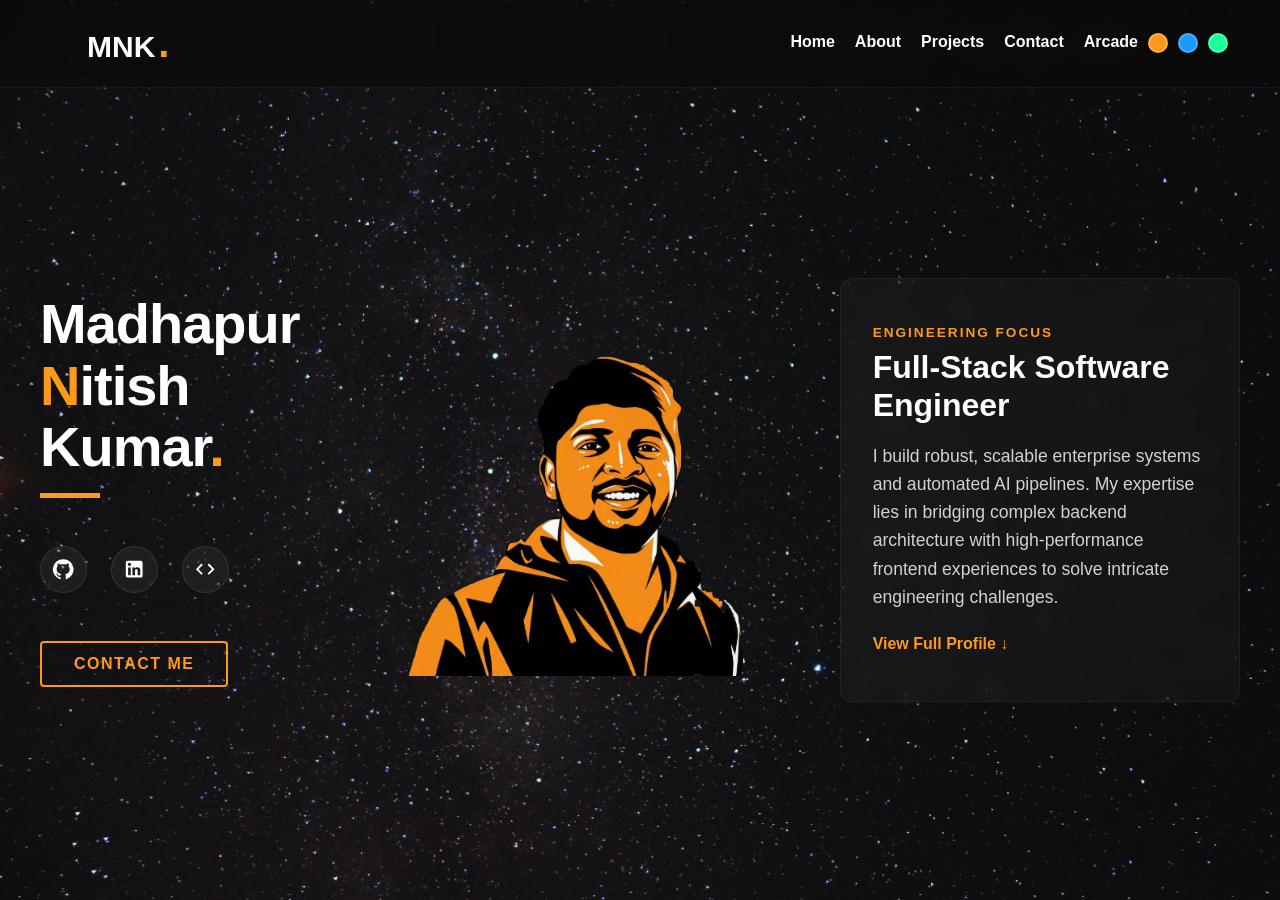
==== commit 73f13a36: "Updates" ====
--- a/index.html
+++ b/index.html
@@ -25,8 +25,8 @@
       Learn how to configure a non-root public URL by running `npm run build`.
     -->
     <title>@mnk17arts</title>
-    <script type="module" crossorigin src="/assets/index-CL5NcHXE.js"></script>
-    <link rel="stylesheet" crossorigin href="/assets/index-B7eVMI2g.css">
+    <script type="module" crossorigin src="/assets/index-4uytO5q-.js"></script>
+    <link rel="stylesheet" crossorigin href="/assets/index--vJ9eK2b.css">
   </head>
   <body>
     <noscript>You need to enable JavaScript to run this app.</noscript>
--- a/assets/index--vJ9eK2b.css
+++ b/assets/index--vJ9eK2b.css
@@ -0,0 +1 @@
+:root{--clrs: rgb(255, 255, 255);--clrl: rgba(255, 255, 255, .808);--clro: rgb(255, 153, 28);--clrol: rgba(255, 153, 28, .468);--bgs: #222;--bgl: rgb(33, 30, 29);--bga: rgba(63, 63, 63, .808);--image-filter: none}.theme-blue{--clro: rgb(28, 153, 255);--image-filter: hue-rotate(180deg)}.theme-green{--clro: rgb(28, 255, 153);--image-filter: hue-rotate(120deg)}::-webkit-scrollbar{display:none}body{margin:0;font-family:Lucida Sans,Lucida Sans Regular,Lucida Grande,Lucida Sans Unicode,Geneva,Verdana,sans-serif;-webkit-font-smoothing:antialiased;-moz-osx-font-smoothing:grayscale;background-color:var(--bgs);background-image:url(/assets/bg2-r0acN05_.jpg);background-size:cover;background-attachment:fixed;color:var(--clrs);animation:30s linear 0s infinite normal none running galaxy}code{font-family:source-code-pro,Menlo,Monaco,Consolas,Courier New,monospace}.hlt{color:var(--clro)}.lt{color:var(--clrl)}@keyframes galaxy{0%{background-position:0px 0px}50%{background-position:0px 20px}to{background-position:0px 0px}}.App{padding-top:80px}.navbar{position:fixed;top:0;left:0;width:100%;z-index:1000;background:#0a0a0ab3;-webkit-backdrop-filter:blur(12px);backdrop-filter:blur(12px);border-bottom:1px solid rgba(255,255,255,.05);padding:.8rem 2rem;box-sizing:border-box;display:flex;justify-content:space-between;align-items:center}.theme-switcher{display:flex;gap:10px;margin-right:20px;align-items:center}.theme-btn{width:16px;height:16px;border-radius:50%;border:2px solid rgba(255,255,255,.2);cursor:pointer;transition:transform .2s cubic-bezier(.175,.885,.32,1.275)}.theme-btn:hover{transform:scale(1.4);border-color:#fff}.btn-orange{background-color:#ff991c}.btn-blue{background-color:#1c99ff}.btn-green{background-color:#1cff99}.logo-box{margin-left:50px;display:flex;align-items:center;justify-content:space-between}.logo{font-size:30px;font-weight:700;cursor:pointer;transition:1s}.logo-text{display:inline-flex;align-items:baseline;padding:5px;margin:0}.logo-m,.logo-n,.logo-k{transition:.5s;display:inline-block}.logo:hover .logo-m{transform:scale(1.2) translate(2px);text-shadow:0 0 25px var(--clro)}.logo:hover .logo-n{transform:scale(1.2) translateY(10px);color:var(--clro);text-shadow:0 0 25px var(--bgs);font-weight:900}.logo:hover .logo-k{transform:scale(1.2) translate(-2px);text-shadow:0 0 25px var(--clro)}.logo>a{text-decoration:none;color:var(--clrs)}.logo .logo-p{color:var(--clro);padding:3px;font-size:40px}.b3{display:none}.navlinks ul{display:flex;list-style:none;margin:0;padding:0}.navlinks{display:flex;align-items:center}.navlinks ul .bb-slider{text-decoration:none}.navlinks ul .bb-slider li{padding:10px;color:var(--clrs);font-weight:800;list-style:none}.bb-slider:after{content:"";display:block;width:0;height:2px;background:var(--clro);transition:width .4s}.bb-slider:hover:after{width:100%}@media screen and (max-width:768px){.navbar{flex-direction:column;align-items:flex-start;padding:.5rem 0rem}.logo-box{margin-left:0;width:100%;padding:0 1.5rem;box-sizing:border-box}.b3{display:block;cursor:pointer;font-size:2rem;font-weight:700;color:#fff;-webkit-user-select:none;user-select:none;transition:transform .2s ease}.b3.active{transform:rotate(90deg);color:var(--clro)}.navlinks{display:none;position:absolute;top:100%;left:0;width:100%;background-color:#1a1a1afa;box-shadow:0 10px 15px #00000080;z-index:999}.navlinks.open{display:block}.navlinks .theme-switcher{justify-content:center;margin:0 0 1rem}.navlinks ul{flex-direction:column;padding:1rem 0;width:100%}.navlinks ul .bb-slider{display:block;text-align:center;padding:1rem 0;width:100%}}
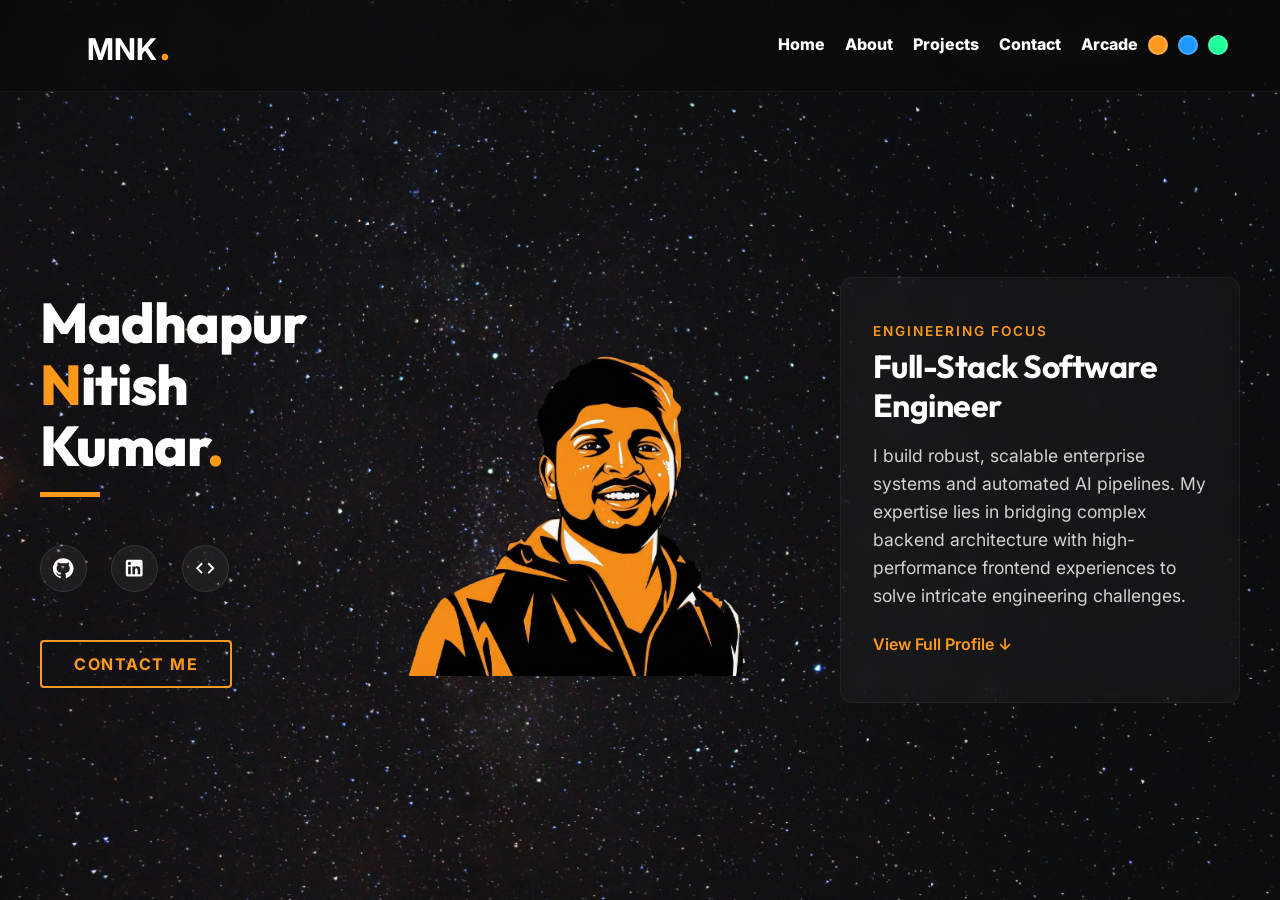
==== commit 1ceaae3e: "Updates" ====
--- a/index.html
+++ b/index.html
@@ -4,29 +4,54 @@
     <meta charset="utf-8" />
     <link rel="icon" href="/mnk17arts.ico" />
     <meta name="viewport" content="width=device-width, initial-scale=1" />
-    <meta name="theme-color" content="#000000" />
+    <meta name="theme-color" content="#121212" />
+    <title>Madhapur Nitish Kumar | Software Engineer</title>
+    
     <meta
-      name="@mnk17arts"
-      content="My personal website. | Port-folio "
+      name="description"
+      content="Madhapur Nitish Kumar (@mnk17arts) — Full-Stack Software Engineer specializing in backend architecture, Python, FastAPI, Spring Boot, React, and enterprise platforms."
     />
+    <meta
+      name="keywords"
+      content="Madhapur Nitish Kumar, mnk17arts, Software Engineer, Full Stack Engineer, Python, FastAPI, React, Spring Boot, Odoo, Microservices, Portfolio"
+    />
+    <meta name="author" content="Madhapur Nitish Kumar" />
+    <link rel="canonical" href="https://mnk17arts.github.io/" />
+
+    <!-- OpenGraph / Facebook / LinkedIn -->
+    <meta property="og:type" content="website" />
+    <meta property="og:site_name" content="Madhapur Nitish Kumar Portfolio" />
+    <meta property="og:url" content="https://mnk17arts.github.io/" />
+    <meta property="og:title" content="Madhapur Nitish Kumar | Software Engineer" />
+    <meta
+      property="og:description"
+      content="Full-Stack Software Engineer building enterprise systems, automated data pipelines, and high-performance web applications."
+    />
+    <meta property="og:image" content="https://avatars.githubusercontent.com/u/71878747?v=4" />
+
+    <!-- Twitter / X -->
+    <meta name="twitter:card" content="summary_large_image" />
+    <meta name="twitter:site" content="@MadhapurK" />
+    <meta name="twitter:creator" content="@MadhapurK" />
+    <meta name="twitter:title" content="Madhapur Nitish Kumar | Software Engineer" />
+    <meta
+      name="twitter:description"
+      content="Full-Stack Software Engineer building enterprise systems, automated data pipelines, and high-performance web applications."
+    />
+    <meta name="twitter:image" content="https://avatars.githubusercontent.com/u/71878747?v=4" />
+
     <link rel="apple-touch-icon" href="/logo192.png" />
-    <!--
-      manifest.json provides metadata used when your web app is installed on a
-      user's mobile device or desktop. See https://developers.google.com/web/fundamentals/web-app-manifest/
-    -->
     <link rel="manifest" href="/manifest.json" />
-    <!--
-      Notice the use of %PUBLIC_URL% in the tags above.
-      It will be replaced with the URL of the `public` folder during the build.
-      Only files inside the `public` folder can be referenced from the HTML.
 
-      Unlike "/favicon.ico" or "favicon.ico", "%PUBLIC_URL%/favicon.ico" will
-      work correctly both with client-side routing and a non-root public URL.
-      Learn how to configure a non-root public URL by running `npm run build`.
-    -->
-    <title>@mnk17arts</title>
-    <script type="module" crossorigin src="/assets/index-4uytO5q-.js"></script>
-    <link rel="stylesheet" crossorigin href="/assets/index--vJ9eK2b.css">
+    <!-- Google Fonts: Inter, Outfit, JetBrains Mono -->
+    <link rel="preconnect" href="https://fonts.googleapis.com" />
+    <link rel="preconnect" href="https://fonts.gstatic.com" crossorigin />
+    <link
+      href="https://fonts.googleapis.com/css2?family=Inter:wght@300;400;500;600;700&family=JetBrains+Mono:wght@400;500&family=Outfit:wght@500;600;700;800&display=swap"
+      rel="stylesheet"
+    />
+    <script type="module" crossorigin src="/assets/index-Ce6gr0I0.js"></script>
+    <link rel="stylesheet" crossorigin href="/assets/index-U4H1mDmZ.css">
   </head>
   <body>
     <noscript>You need to enable JavaScript to run this app.</noscript>
--- a/assets/index-U4H1mDmZ.css
+++ b/assets/index-U4H1mDmZ.css
@@ -0,0 +1 @@
+:root{--clrs: rgb(255, 255, 255);--clrl: rgba(255, 255, 255, .808);--clro: rgb(255, 153, 28);--clrol: rgba(255, 153, 28, .468);--bgs: #121212;--bgl: rgb(24, 24, 27);--bga: rgba(39, 39, 42, .8);--image-filter: none}.theme-blue{--clro: rgb(28, 153, 255);--clrol: rgba(28, 153, 255, .468);--image-filter: hue-rotate(180deg)}.theme-green{--clro: rgb(28, 255, 153);--clrol: rgba(28, 255, 153, .468);--image-filter: hue-rotate(120deg)}::-webkit-scrollbar{width:7px;height:7px}::-webkit-scrollbar-track{background:#0a0a0a80}::-webkit-scrollbar-thumb{background:#ffffff26;border-radius:4px;transition:background .2s ease}::-webkit-scrollbar-thumb:hover{background:var(--clro)}body{margin:0;font-family:Inter,-apple-system,BlinkMacSystemFont,Segoe UI,Roboto,Oxygen,Ubuntu,Cantarell,sans-serif;-webkit-font-smoothing:antialiased;-moz-osx-font-smoothing:grayscale;background-color:var(--bgs);background-image:url(/assets/bg2-r0acN05_.jpg);background-size:cover;background-attachment:fixed;color:var(--clrs);animation:30s linear 0s infinite normal none running galaxy}h1,h2,h3,h4,h5,h6{font-family:Outfit,Inter,sans-serif;letter-spacing:-.5px}code,pre{font-family:JetBrains Mono,Consolas,Courier New,monospace}.hlt{color:var(--clro)}.lt{color:var(--clrl)}@keyframes galaxy{0%{background-position:0px 0px}50%{background-position:0px 20px}to{background-position:0px 0px}}.App{padding-top:80px}.loader{position:fixed;left:0;top:0;width:100%;height:100%;z-index:9999;background:#000;display:flex;justify-content:center;align-items:center}.loader__container{width:100px;height:100px;border-radius:50%;border:30px solid var(--clro);border-style:dotted;animation:loader 2s linear infinite}@keyframes loader{0%{transform:rotate(0)}50%{transform:rotate(180deg)}to{transform:rotate(360deg)}}.navbar{position:fixed;top:0;left:0;width:100%;z-index:1000;background:#0a0a0ab3;-webkit-backdrop-filter:blur(12px);backdrop-filter:blur(12px);border-bottom:1px solid rgba(255,255,255,.05);padding:.8rem 2rem;box-sizing:border-box;display:flex;justify-content:space-between;align-items:center}.theme-switcher{display:flex;gap:10px;margin-right:20px;align-items:center}.theme-btn{width:16px;height:16px;border-radius:50%;border:2px solid rgba(255,255,255,.2);cursor:pointer;transition:transform .2s cubic-bezier(.175,.885,.32,1.275)}.theme-btn:hover{transform:scale(1.4);border-color:#fff}.btn-orange{background-color:#ff991c}.btn-blue{background-color:#1c99ff}.btn-green{background-color:#1cff99}.logo-box{margin-left:50px;display:flex;align-items:center;justify-content:space-between}.logo{font-size:30px;font-weight:700;cursor:pointer;transition:1s}.logo-text{display:inline-flex;align-items:baseline;padding:5px;margin:0}.logo-m,.logo-n,.logo-k{transition:.5s;display:inline-block}.logo:hover .logo-m{transform:scale(1.2) translate(2px);text-shadow:0 0 25px var(--clro)}.logo:hover .logo-n{transform:scale(1.2) translateY(10px);color:var(--clro);text-shadow:0 0 25px var(--bgs);font-weight:900}.logo:hover .logo-k{transform:scale(1.2) translate(-2px);text-shadow:0 0 25px var(--clro)}.logo>a{text-decoration:none;color:var(--clrs)}.logo .logo-p{color:var(--clro);padding:3px;font-size:40px}.b3{display:none}.navlinks ul{display:flex;list-style:none;margin:0;padding:0}.navlinks{display:flex;align-items:center}.navlinks ul .bb-slider{text-decoration:none}.navlinks ul .bb-slider li{padding:10px;color:var(--clrs);font-weight:800;list-style:none}.bb-slider:after{content:"";display:block;width:0;height:2px;background:var(--clro);transition:width .4s}.bb-slider:hover:after{width:100%}@media screen and (max-width:768px){.navbar{flex-direction:column;align-items:flex-start;padding:.5rem 0rem}.logo-box{margin-left:0;width:100%;padding:0 1.5rem;box-sizing:border-box}.b3{display:block;cursor:pointer;font-size:2rem;font-weight:700;color:#fff;-webkit-user-select:none;user-select:none;transition:transform .2s ease}.b3.active{transform:rotate(90deg);color:var(--clro)}.navlinks{display:none;position:absolute;top:100%;left:0;width:100%;background-color:#1a1a1afa;box-shadow:0 10px 15px #00000080;z-index:999}.navlinks.open{display:block}.navlinks .theme-switcher{justify-content:center;margin:0 0 1rem}.navlinks ul{flex-direction:column;padding:1rem 0;width:100%}.navlinks ul .bb-slider{display:block;text-align:center;padding:1rem 0;width:100%}}
